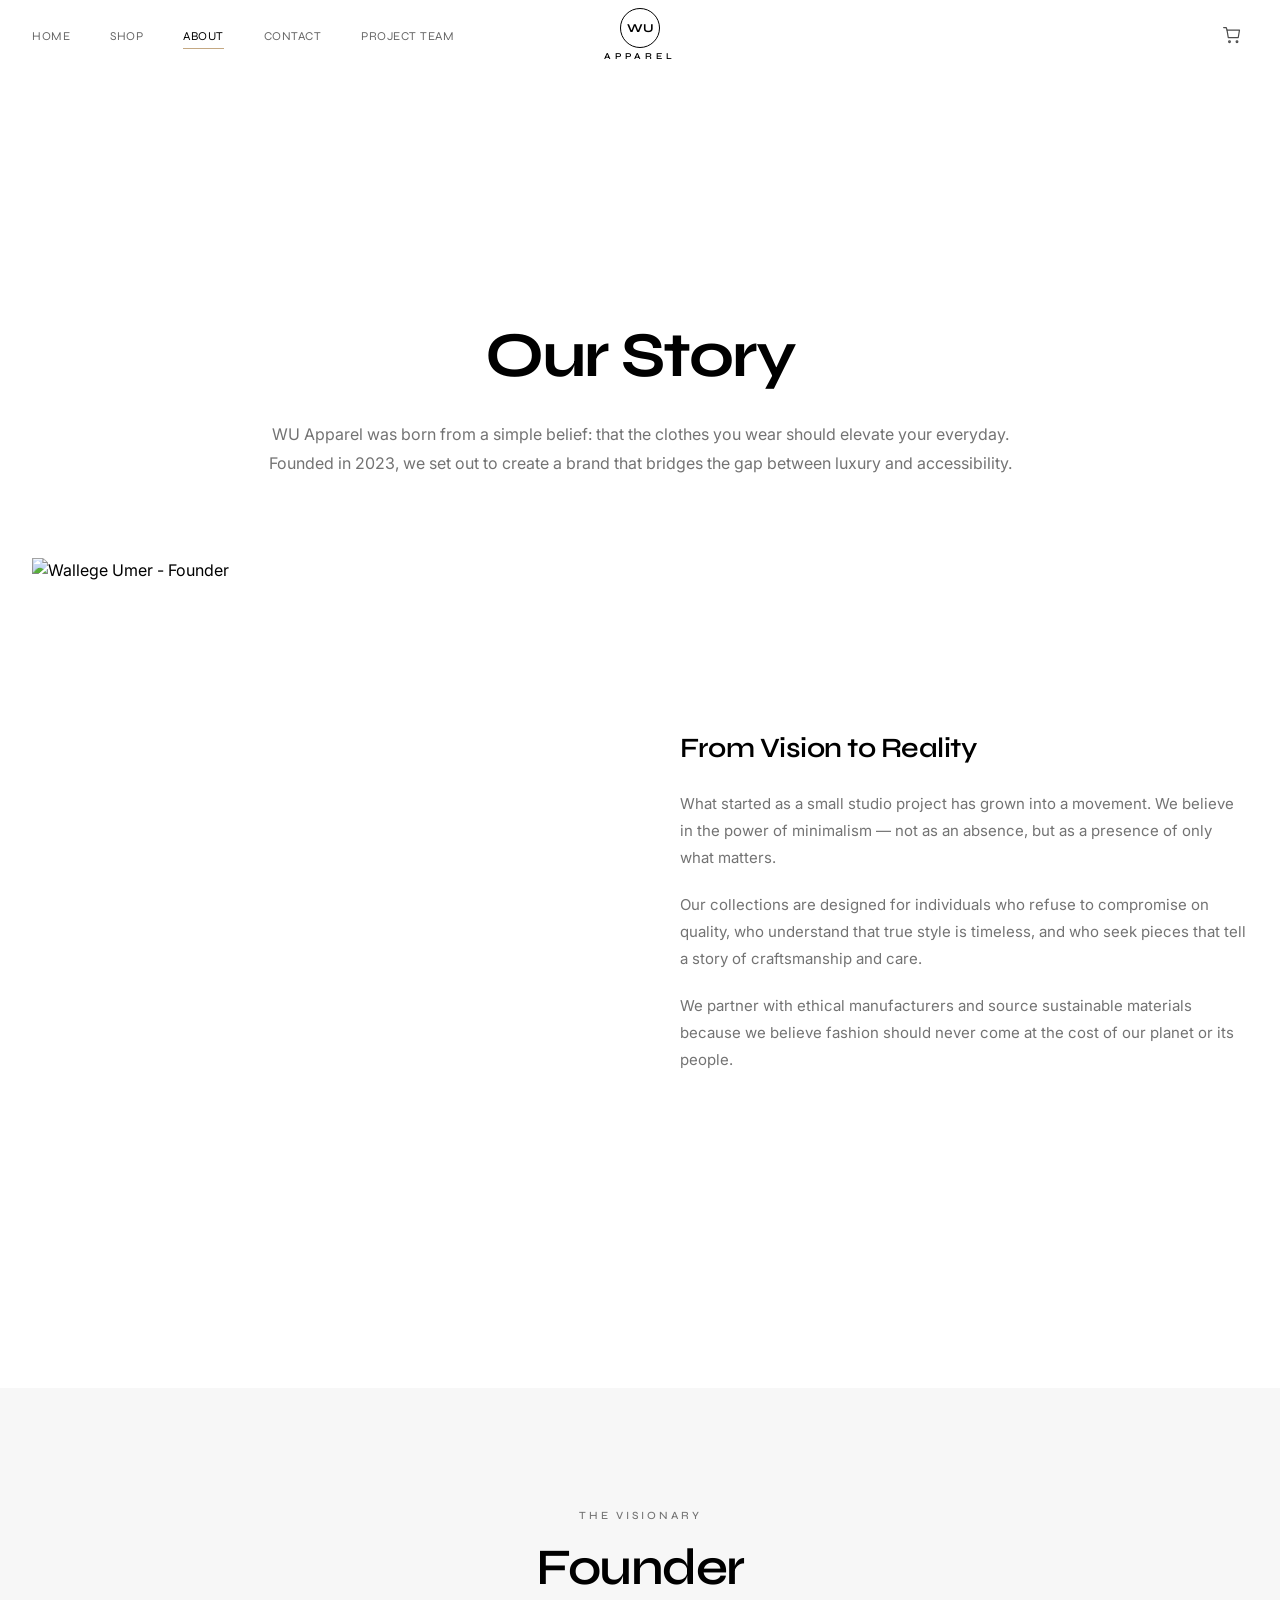
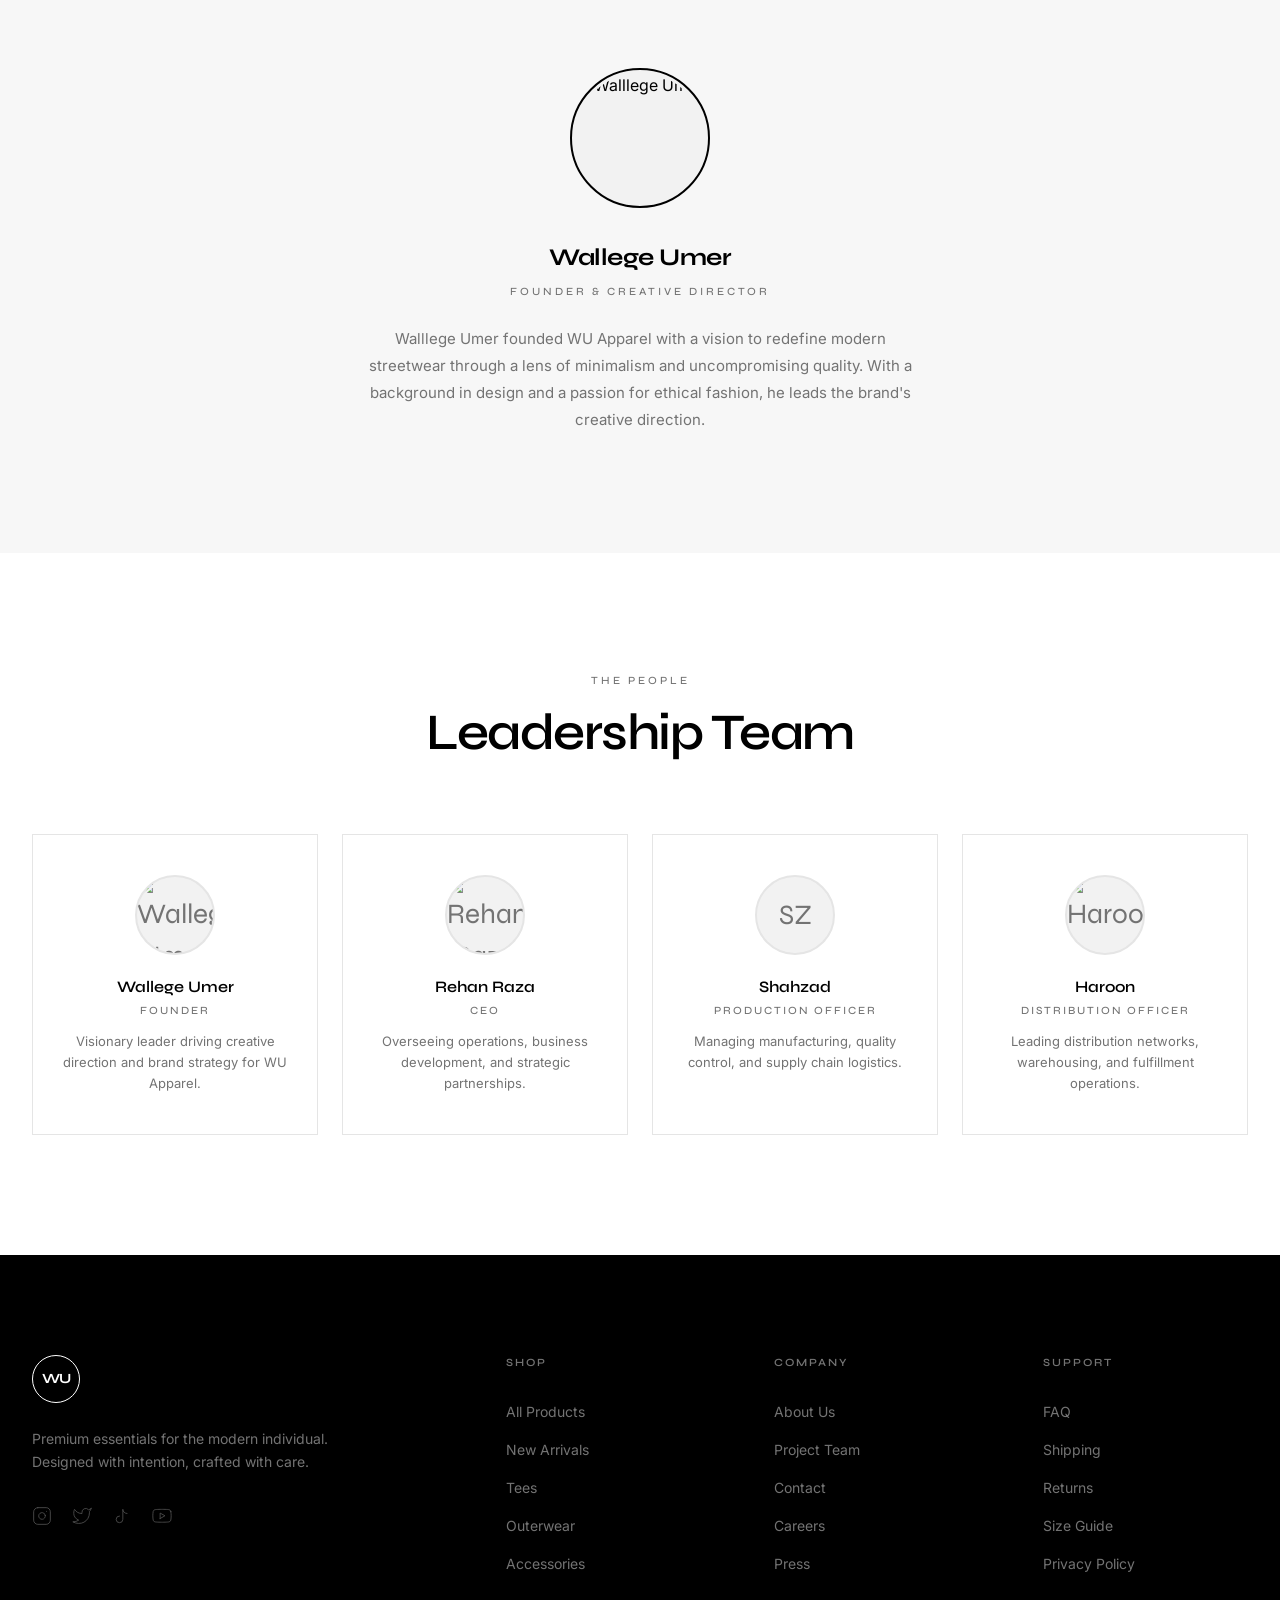
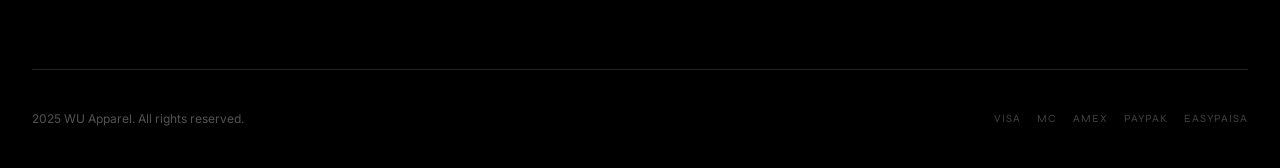
==== about.html @ 8eccf289 "Add files via upload" ====
<!DOCTYPE html>
<html lang="en">
<head>
  <meta charset="UTF-8">
  <meta name="viewport" content="width=device-width, initial-scale=1.0">
  <title>About | WU Apparel</title>
  <meta name="description" content="Learn about WU Apparel's story, mission, and the team behind the brand.">
  <link rel="preconnect" href="https://fonts.googleapis.com">
  <link rel="preconnect" href="https://fonts.gstatic.com" crossorigin>
  <link href="https://fonts.googleapis.com/css2?family=Inter:wght@300;400;500;600&family=Syne:wght@400;500;600;700;800&display=swap" rel="stylesheet">
  <link rel="stylesheet" href="style.css">
  <script src="https://cdnjs.cloudflare.com/ajax/libs/gsap/3.12.5/gsap.min.js"></script>
  <script src="https://cdnjs.cloudflare.com/ajax/libs/gsap/3.12.5/ScrollTrigger.min.js"></script>
</head>
<body>
  <!-- Navbar -->
  <nav class="navbar light">
    <div class="navbar-inner">
      <button class="hamburger" aria-label="Menu"><span></span><span></span><span></span></button>
      <div class="nav-links">
        <a href="index.html">Home</a>
        <a href="shop.html">Shop</a>
        <a href="about.html" class="active">About</a>
        <a href="contact.html">Contact</a>
        <a href="project-team.html">Project Team</a>
      </div>
      <a href="index.html" class="logo">
        <div class="logo-mark">WU</div>
        <div class="logo-text">Apparel</div>
      </a>
      <div class="nav-actions">
        <button class="nav-action-btn cart-toggle" aria-label="Cart">
          <svg viewBox="0 0 24 24" fill="none" stroke="currentColor" stroke-linecap="round" stroke-linejoin="round"><path d="M6 6h15l-1.5 9h-12z"/><circle cx="9" cy="20" r="1"/><circle cx="18" cy="20" r="1"/><path d="M6 6L5 3H2"/></svg>
          <span class="cart-count" style="display:none">0</span>
        </button>
      </div>
    </div>
  </nav>

  <!-- Mobile Nav -->
  <div class="mobile-nav">
    <a href="index.html">Home</a>
    <a href="shop.html">Shop</a>
    <a href="about.html" class="active">About</a>
    <a href="contact.html">Contact</a>
    <a href="project-team.html">Project Team</a>
  </div>

  <!-- About Hero -->
  <section style="padding-top:calc(var(--nav-height) + 80px);">
    <div class="container">
      <div class="about-hero">
        <h1>Our Story</h1>
        <p>WU Apparel was born from a simple belief: that the clothes you wear should elevate your everyday. Founded in 2023, we set out to create a brand that bridges the gap between luxury and accessibility.</p>
      </div>
    </div>
  </section>

  <!-- Brand Story -->
  <section class="section" style="padding-top:0;">
    <div class="container">
      <div class="about-grid">
        <img src="images/Wallege umer.jpg" alt="Wallege Umer - Founder" class="about-image">
        <div class="about-text">
          <h3>From Vision to Reality</h3>
          <p>What started as a small studio project has grown into a movement. We believe in the power of minimalism — not as an absence, but as a presence of only what matters.</p>
          <p>Our collections are designed for individuals who refuse to compromise on quality, who understand that true style is timeless, and who seek pieces that tell a story of craftsmanship and care.</p>
          <p>We partner with ethical manufacturers and source sustainable materials because we believe fashion should never come at the cost of our planet or its people.</p>
        </div>
      </div>
    </div>
  </section>

  <!-- Founder Section -->
  <section class="section" style="background:var(--off-white);">
    <div class="container">
      <div class="section-header center">
        <div class="section-label">The Visionary</div>
        <h2 class="section-title">Founder</h2>
      </div>
      <div style="max-width:560px; margin:0 auto; text-align:center;">
        <div style="width:140px; height:140px; border-radius:50%; overflow:hidden; margin:0 auto 32px; background:var(--gray-100); border:2px solid var(--black); padding:3px;">
          <img src="images/Wallege umer.jpg" alt="Walllege Umer" style="width:100%; height:100%; object-fit:cover; border-radius:50%;">
        </div>
        <h3 style="font-size:24px; font-weight:700; margin-bottom:8px; font-family:var(--font-display); letter-spacing:-0.5px;">Wallege Umer</h3>
        <p style="font-size:11px; font-weight:500; letter-spacing:3px; text-transform:uppercase; color:var(--gray-500); margin-bottom:24px; font-family:var(--font-display);">Founder & Creative Director</p>
        <p style="font-size:15px; color:var(--gray-500); line-height:1.8;">Walllege Umer founded WU Apparel with a vision to redefine modern streetwear through a lens of minimalism and uncompromising quality. With a background in design and a passion for ethical fashion, he leads the brand's creative direction.</p>
      </div>
    </div>
  </section>

  <!-- Team Section -->
  <section class="section">
    <div class="container">
      <div class="section-header center">
        <div class="section-label">The People</div>
        <h2 class="section-title">Leadership Team</h2>
      </div>
      <div class="team-grid">
        <div class="team-card">
          <div class="team-avatar"><img src="images/Wallege umer.jpg" alt="Wallege Umer"></div>
          <div class="team-name">Wallege Umer</div>
          <div class="team-role">Founder</div>
          <div class="team-desc">Visionary leader driving creative direction and brand strategy for WU Apparel.</div>
        </div>
        <div class="team-card">
          <div class="team-avatar"><img src="images/Rehan Raza.jpg" alt="Rehan Raza"></div>
          <div class="team-name">Rehan Raza</div>
          <div class="team-role">CEO</div>
          <div class="team-desc">Overseeing operations, business development, and strategic partnerships.</div>
        </div>
        <div class="team-card">
          <div class="team-avatar">SZ</div>
          <div class="team-name">Shahzad</div>
          <div class="team-role">Production Officer</div>
          <div class="team-desc">Managing manufacturing, quality control, and supply chain logistics.</div>
        </div>
        <div class="team-card">
          <div class="team-avatar"><img src="images/Haroon.jpg" alt="Haroon"></div>
          <div class="team-name">Haroon</div>
          <div class="team-role">Distribution Officer</div>
          <div class="team-desc">Leading distribution networks, warehousing, and fulfillment operations.</div>
        </div>
      </div>
    </div>
  </section>

  <!-- Cart Overlay -->
  <div class="cart-overlay"></div>

  <!-- Cart Sidebar -->
  <div class="cart-sidebar">
    <div class="cart-header">
      <span class="cart-title">Your Cart</span>
      <button class="cart-close" aria-label="Close cart">
        <svg viewBox="0 0 24 24" fill="none" stroke="currentColor" stroke-linecap="round" stroke-linejoin="round"><line x1="18" y1="6" x2="6" y2="18"/><line x1="6" y1="6" x2="18" y2="18"/></svg>
      </button>
    </div>
    <div class="cart-items"></div>
    <div class="cart-footer">
      <div class="cart-subtotal">
        <span class="cart-subtotal-label">Subtotal</span>
        <span class="cart-subtotal-value">$0.00</span>
      </div>
      <p class="cart-note">Shipping and taxes calculated at checkout.</p>
      <button class="cart-checkout">Check Out</button>
    </div>
  </div>

  <!-- Footer -->
  <footer class="footer">
    <div class="container">
      <div class="footer-grid">
        <div class="footer-brand">
          <div class="logo-mark">WU</div>
          <p>Premium essentials for the modern individual. Designed with intention, crafted with care.</p>
          <div class="footer-social">
            <a href="#" aria-label="Instagram"><svg viewBox="0 0 24 24" fill="none" stroke="currentColor" stroke-linecap="round" stroke-linejoin="round"><rect x="2" y="2" width="20" height="20" rx="5"/><path d="M16 11.37A4 4 0 1 1 12.63 8 4 4 0 0 1 16 11.37z"/><line x1="17.5" y1="6.5" x2="17.51" y2="6.5"/></svg></a>
            <a href="#" aria-label="Twitter"><svg viewBox="0 0 24 24" fill="none" stroke="currentColor" stroke-linecap="round" stroke-linejoin="round"><path d="M23 3a10.9 10.9 0 0 1-3.14 1.53A4.48 4.48 0 0 0 12 8v1A10.66 10.66 0 0 1 3 4s-4 9 5 13a11.64 11.64 0 0 1-7 2c9 5 20 0 20-11.5a4.5 4.5 0 0 0-.08-.83A7.72 7.72 0 0 0 23 3z"/></svg></a>
            <a href="#" aria-label="TikTok"><svg viewBox="0 0 24 24" fill="none" stroke="currentColor" stroke-linecap="round" stroke-linejoin="round"><path d="M9 12a4 4 0 1 0 4 4V4a5 5 0 0 0 5 5"/></svg></a>
            <a href="#" aria-label="YouTube"><svg viewBox="0 0 24 24" fill="none" stroke="currentColor" stroke-linecap="round" stroke-linejoin="round"><path d="M22.54 6.42a2.78 2.78 0 0 0-1.94-2C18.88 4 12 4 12 4s-6.88 0-8.6.46a2.78 2.78 0 0 0-1.94 2A29 29 0 0 0 1 11.75a29 29 0 0 0 .46 5.33A2.78 2.78 0 0 0 3.4 19c1.72.46 8.6.46 8.6.46s6.88 0 8.6-.46a2.78 2.78 0 0 0 1.94-2 29 29 0 0 0 .46-5.33 29 29 0 0 0-.46-5.33z"/><polygon points="9.75 15.02 15.5 11.75 9.75 8.48 9.75 15.02"/></svg></a>
          </div>
        </div>
        <div>
          <h4 class="footer-heading">Shop</h4>
          <ul class="footer-links">
            <li><a href="shop.html">All Products</a></li>
            <li><a href="shop.html">New Arrivals</a></li>
            <li><a href="shop.html">Tees</a></li>
            <li><a href="shop.html">Outerwear</a></li>
            <li><a href="shop.html">Accessories</a></li>
          </ul>
        </div>
        <div>
          <h4 class="footer-heading">Company</h4>
          <ul class="footer-links">
            <li><a href="about.html">About Us</a></li>
            <li><a href="project-team.html">Project Team</a></li>
            <li><a href="contact.html">Contact</a></li>
            <li><a href="#">Careers</a></li>
            <li><a href="#">Press</a></li>
          </ul>
        </div>
        <div>
          <h4 class="footer-heading">Support</h4>
          <ul class="footer-links">
            <li><a href="#">FAQ</a></li>
            <li><a href="#">Shipping</a></li>
            <li><a href="#">Returns</a></li>
            <li><a href="#">Size Guide</a></li>
            <li><a href="#">Privacy Policy</a></li>
          </ul>
        </div>
      </div>
      <div class="footer-bottom">
        <p>2025 WU Apparel. All rights reserved.</p>
        <div class="footer-payment">
          <span>VISA</span><span>MC</span><span>AMEX</span><span>PAYPAK</span><span>EASYPAISA</span>
        </div>
      </div>
    </div>
  </footer>

  <script src="script.js"></script>
</body>
</html>
---- style.css ----
/* WU Apparel — Premium Streetwear */
/* Luxury Design System: Balenciaga × Nike × LV */

/* ====== FONTS ====== */
@import url('https://fonts.googleapis.com/css2?family=Inter:wght@300;400;500;600&family=Syne:wght@400;500;600;700;800&display=swap');

/* ====== VARIABLES ====== */
:root {
  --black: #000000;
  --soft-black: #0a0a0a;
  --charcoal: #141414;
  --white: #ffffff;
  --off-white: #f7f7f7;
  --gray-50: #fafafa;
  --gray-100: #f2f2f2;
  --gray-200: #e5e5e5;
  --gray-300: #d4d4d4;
  --gray-400: #a3a3a3;
  --gray-500: #737373;
  --gray-600: #525252;
  --gray-700: #404040;
  --gray-800: #262626;
  --gray-900: #171717;

  --accent: #c4a882;
  --accent-light: #d4bfa0;
  --accent-glow: rgba(196, 168, 130, 0.08);

  --font-display: 'Syne', 'Space Grotesk', sans-serif;
  --font-body: 'Inter', -apple-system, BlinkMacSystemFont, sans-serif;

  --ease-smooth: cubic-bezier(0.16, 1, 0.3, 1);
  --ease-out: cubic-bezier(0.4, 0, 0.2, 1);
  --ease-dramatic: cubic-bezier(0.87, 0, 0.13, 1);

  --nav-height: 72px;
  --max-width: 1440px;
  --section-pad: 120px;
  --container-pad: 32px;
}

/* ====== RESET ====== */
*, *::before, *::after { margin: 0; padding: 0; box-sizing: border-box; }
html { scroll-behavior: smooth; font-size: 16px; -webkit-font-smoothing: antialiased; -moz-osx-font-smoothing: grayscale; }
body { font-family: var(--font-body); color: var(--black); background: var(--white); line-height: 1.5; overflow-x: hidden; }
img { max-width: 100%; height: auto; display: block; }
a { color: inherit; text-decoration: none; transition: opacity 0.3s var(--ease-out); }
button { font-family: var(--font-body); cursor: pointer; border: none; background: none; transition: all 0.4s var(--ease-smooth); }
ul, ol { list-style: none; }
input, textarea, select { font-family: var(--font-body); font-size: inherit; border: none; outline: none; background: transparent; }

/* ====== UTILITIES ====== */
.container { max-width: var(--max-width); margin: 0 auto; padding: 0 var(--container-pad); }
.sr-only { position: absolute; width: 1px; height: 1px; padding: 0; margin: -1px; overflow: hidden; clip: rect(0,0,0,0); white-space: nowrap; border: 0; }

/* ====== NAVBAR ====== */
.navbar {
  position: fixed; top: 0; left: 0; right: 0; height: var(--nav-height);
  z-index: 1000; transition: all 0.6s var(--ease-smooth);
}

.navbar-inner {
  max-width: var(--max-width); margin: 0 auto; padding: 0 var(--container-pad);
  height: 100%; display: flex; align-items: center; justify-content: space-between;
}

/* Transparent state (default on hero pages) */
.navbar.transparent { background: transparent; }
.navbar.transparent .nav-links a,
.navbar.transparent .logo-text,
.navbar.transparent .logo-mark,
.navbar.transparent .hamburger span,
.navbar.transparent .nav-action-btn { color: var(--white); }
.navbar.transparent .logo-mark { border-color: var(--white); }

/* Scrolled / solid state */
.navbar.solid { background: var(--black); }
.navbar.solid .nav-links a,
.navbar.solid .logo-text,
.navbar.solid .logo-mark,
.navbar.solid .hamburger span,
.navbar.solid .nav-action-btn { color: var(--white); }
.navbar.solid .logo-mark { border-color: var(--white); }

/* Light state (for light background pages) */
.navbar.light .nav-links a,
.navbar.light .logo-text,
.navbar.light .logo-mark,
.navbar.light .hamburger span,
.navbar.light .nav-action-btn { color: var(--black); }
.navbar.light .logo-mark { border-color: var(--black); }

/* Hamburger */
.hamburger { display: none; flex-direction: column; gap: 6px; padding: 8px; z-index: 1001; }
.hamburger span { display: block; width: 24px; height: 1.5px; background: currentColor; transition: all 0.4s var(--ease-smooth); }
.hamburger.active span:nth-child(1) { transform: rotate(45deg) translate(5px, 5px); }
.hamburger.active span:nth-child(2) { opacity: 0; }
.hamburger.active span:nth-child(3) { transform: rotate(-45deg) translate(5px, -5px); }

/* Logo */
.logo { position: absolute; left: 50%; transform: translateX(-50%); display: flex; flex-direction: column; align-items: center; gap: 2px; }
.logo-mark {
  width: 40px; height: 40px; border: 1.5px solid currentColor; border-radius: 50%;
  display: flex; align-items: center; justify-content: center;
  font-size: 12px; font-weight: 700; letter-spacing: -0.5px;
  font-family: var(--font-display); color: currentColor; transition: all 0.4s var(--ease-smooth);
}
.logo-text { font-size: 9px; font-weight: 600; letter-spacing: 4px; text-transform: uppercase; font-family: var(--font-display); color: currentColor; }

/* Nav Links */
.nav-links { display: flex; align-items: center; gap: 40px; }
.nav-links a {
  font-size: 12px; font-weight: 400; letter-spacing: 0.5px; text-transform: uppercase;
  color: currentColor; opacity: 0.6; position: relative; padding: 4px 0; font-family: var(--font-display); transition: opacity 0.4s var(--ease-out);
}
.nav-links a::after {
  content: ''; position: absolute; bottom: 0; left: 0; width: 0; height: 1px;
  background: var(--accent); transition: width 0.5s var(--ease-smooth);
}
.nav-links a:hover, .nav-links a.active { opacity: 1; }
.nav-links a:hover::after, .nav-links a.active::after { width: 100%; }

/* Nav Actions */
.nav-actions { display: flex; align-items: center; gap: 24px; }
.nav-action-btn { position: relative; padding: 6px; color: currentColor; opacity: 0.7; transition: opacity 0.3s var(--ease-out); }
.nav-action-btn:hover { opacity: 1; }
.nav-action-btn svg { width: 20px; height: 20px; stroke-width: 1.5; }
.cart-count {
  position: absolute; top: -4px; right: -4px; background: var(--accent);
  color: var(--black); font-size: 9px; font-weight: 700;
  width: 16px; height: 16px; border-radius: 50%;
  display: flex; align-items: center; justify-content: center; font-family: var(--font-display);
}

/* ====== MOBILE NAV ====== */
.mobile-nav {
  position: fixed; top: 0; left: 0; width: 100%; height: 100vh;
  background: var(--black); z-index: 999;
  display: flex; flex-direction: column; align-items: center; justify-content: center; gap: 40px;
  opacity: 0; pointer-events: none; transition: all 0.8s var(--ease-smooth);
}
.mobile-nav.active { opacity: 1; pointer-events: all; }
.mobile-nav a {
  font-size: 32px; font-weight: 400; letter-spacing: 2px; text-transform: uppercase;
  color: var(--white); opacity: 0.3; font-family: var(--font-display); transition: all 0.4s var(--ease-out);
}
.mobile-nav a:hover, .mobile-nav a.active { opacity: 1; color: var(--accent); }

/* ====== HERO ====== */
.hero {
  position: relative; width: 100%; height: 100vh; min-height: 700px;
  display: flex; align-items: flex-end; overflow: hidden; background: var(--soft-black);
}
.hero-image {
  position: absolute; top: 0; left: 0; width: 100%; height: 100%;
  object-fit: cover; opacity: 0.85; transform: scale(1.05);
}
.hero-overlay {
  position: absolute; top: 0; left: 0; width: 100%; height: 100%;
  background: linear-gradient(0deg, rgba(0,0,0,0.7) 0%, rgba(0,0,0,0.2) 40%, rgba(0,0,0,0.05) 100%);
}
.hero-content {
  position: relative; z-index: 2; color: var(--white);
  max-width: var(--max-width); margin: 0 auto; padding: 0 var(--container-pad) 100px;
  width: 100%;
}
.hero-label {
  font-size: 11px; font-weight: 500; letter-spacing: 4px; text-transform: uppercase;
  margin-bottom: 24px; opacity: 0.6; color: var(--accent-light); font-family: var(--font-display);
}
.hero-title {
  font-size: clamp(48px, 9vw, 120px); font-weight: 700; line-height: 0.95;
  letter-spacing: -3px; margin-bottom: 32px; font-family: var(--font-display); max-width: 800px;
}
.hero-title .line { display: block; overflow: hidden; }
.hero-title .line-inner { display: block; }
.hero-desc {
  font-size: 15px; font-weight: 300; opacity: 0.7; max-width: 420px;
  margin-bottom: 40px; line-height: 1.7; color: var(--gray-300);
}
.hero-btn {
  display: inline-flex; align-items: center; gap: 12px;
  font-size: 12px; font-weight: 600; letter-spacing: 2px; text-transform: uppercase;
  color: var(--white); font-family: var(--font-display);
  padding-bottom: 4px; border-bottom: 1px solid rgba(255,255,255,0.3);
  transition: all 0.4s var(--ease-smooth); position: relative;
}
.hero-btn:hover { border-color: var(--accent); color: var(--accent); gap: 20px; }
.hero-btn::after {
  content: '→'; font-size: 16px; transition: transform 0.4s var(--ease-smooth);
}
.hero-btn:hover::after { transform: translateX(4px); }

.hero-scroll {
  position: absolute; bottom: 32px; left: 50%; transform: translateX(-50%);
  z-index: 2; display: flex; flex-direction: column; align-items: center; gap: 8px;
  color: var(--white); opacity: 0.4; font-size: 10px; letter-spacing: 2px; text-transform: uppercase; font-family: var(--font-display);
}
.hero-scroll-line {
  width: 1px; height: 40px; background: linear-gradient(to bottom, currentColor, transparent);
  animation: scrollPulse 2s ease-in-out infinite;
}
@keyframes scrollPulse {
  0%, 100% { opacity: 0.3; transform: scaleY(1); }
  50% { opacity: 1; transform: scaleY(1.3); }
}

/* ====== SECTIONS ====== */
.section { padding: var(--section-pad) 0; }
.section-header {
  margin-bottom: 72px; display: flex; flex-direction: column; gap: 16px;
}
.section-header.center { align-items: center; text-align: center; }
.section-label {
  font-size: 11px; font-weight: 500; letter-spacing: 3px; text-transform: uppercase;
  color: var(--gray-500); font-family: var(--font-display);
}
.section-title {
  font-size: clamp(28px, 4vw, 52px); font-weight: 600; letter-spacing: -1.5px;
  color: var(--black); font-family: var(--font-display); line-height: 1.1;
}
.section-subtitle {
  font-size: 15px; color: var(--gray-500); max-width: 520px; line-height: 1.7; margin-top: 8px;
}

/* ====== PRODUCT GRID ====== */
.product-grid {
  display: grid; grid-template-columns: repeat(3, 1fr); gap: 32px;
}
.product-card { position: relative; cursor: pointer; group: true; }
.product-card:hover .product-image-wrap img { transform: scale(1.04); }
.product-image-wrap {
  position: relative; overflow: hidden; background: var(--gray-100); aspect-ratio: 3/4;
}
.product-image-wrap img { width: 100%; height: 100%; object-fit: cover; transition: transform 0.8s var(--ease-smooth); }

.product-badge {
  position: absolute; top: 16px; left: 16px;
  background: var(--black); color: var(--white);
  font-size: 9px; font-weight: 600; letter-spacing: 2px; text-transform: uppercase;
  padding: 6px 12px; font-family: var(--font-display);
}
.product-badge.sale { background: var(--accent); color: var(--black); }

.product-quick-add {
  position: absolute; bottom: 16px; left: 16px; right: 16px;
  padding: 14px; background: var(--white); color: var(--black);
  text-align: center; font-size: 11px; font-weight: 600; letter-spacing: 1.5px;
  text-transform: uppercase; opacity: 0; transform: translateY(10px);
  transition: all 0.5s var(--ease-smooth); font-family: var(--font-display);
}
.product-card:hover .product-quick-add { opacity: 1; transform: translateY(0); }
.product-quick-add:hover { background: var(--black); color: var(--white); }

.product-info { padding: 20px 0 0; display: flex; justify-content: space-between; align-items: baseline; gap: 16px; }
.product-name { font-size: 14px; font-weight: 500; color: var(--gray-800); font-family: var(--font-display); line-height: 1.4; }
.product-price { font-size: 14px; font-weight: 400; color: var(--gray-500); font-family: var(--font-display); white-space: nowrap; }
.product-price .pkr { font-size: 12px; color: var(--gray-400); margin-left: 4px; }
.product-price .original { text-decoration: line-through; color: var(--gray-400); margin-left: 8px; }

/* ====== FILTER BAR ====== */
.filter-bar {
  display: flex; align-items: center; justify-content: center;
  gap: 8px; margin-bottom: 64px; flex-wrap: wrap;
}
.filter-btn {
  padding: 10px 24px; font-size: 12px; font-weight: 500; letter-spacing: 0.5px;
  text-transform: uppercase; color: var(--gray-500); border: 1px solid transparent;
  background: transparent; font-family: var(--font-display); transition: all 0.4s var(--ease-smooth);
}
.filter-btn:hover { color: var(--black); border-color: var(--gray-200); }
.filter-btn.active { color: var(--white); background: var(--black); border-color: var(--black); }

/* ====== PROMO BANNER ====== */
.promo-banner {
  position: relative; width: 100%; height: 70vh; min-height: 500px;
  display: flex; align-items: center; justify-content: center; overflow: hidden;
  background: var(--charcoal);
}
.promo-banner img { position: absolute; top: 0; left: 0; width: 100%; height: 100%; object-fit: cover; opacity: 0.5; }
.promo-content {
  position: relative; z-index: 2; text-align: center; color: var(--white);
  max-width: 600px; padding: 0 var(--container-pad);
}
.promo-label {
  font-size: 11px; font-weight: 500; letter-spacing: 4px; text-transform: uppercase;
  margin-bottom: 24px; color: var(--accent-light); font-family: var(--font-display);
}
.promo-title {
  font-size: clamp(32px, 5vw, 64px); font-weight: 700; line-height: 1.05;
  letter-spacing: -2px; margin-bottom: 24px; font-family: var(--font-display);
}
.promo-desc { font-size: 15px; opacity: 0.7; margin-bottom: 40px; line-height: 1.7; color: var(--gray-300); }
.promo-btn {
  display: inline-flex; align-items: center; gap: 12px;
  font-size: 12px; font-weight: 600; letter-spacing: 2px; text-transform: uppercase;
  color: var(--white); font-family: var(--font-display);
  padding: 14px 32px; border: 1px solid rgba(255,255,255,0.3);
  transition: all 0.4s var(--ease-smooth);
}
.promo-btn:hover { border-color: var(--accent); background: var(--accent); color: var(--black); gap: 20px; }

/* ====== VALUES ROW ====== */
.values-row {
  display: grid; grid-template-columns: repeat(4, 1fr);
  border-top: 1px solid var(--gray-200); border-bottom: 1px solid var(--gray-200);
}
.value-item {
  padding: 48px 32px; text-align: center;
  border-right: 1px solid var(--gray-200);
}
.value-item:last-child { border-right: none; }
.value-item svg { width: 28px; height: 28px; margin: 0 auto 16px; stroke-width: 1; color: var(--gray-400); }
.value-item h4 { font-size: 13px; font-weight: 600; letter-spacing: 1px; text-transform: uppercase; margin-bottom: 8px; font-family: var(--font-display); color: var(--black); }
.value-item p { font-size: 13px; color: var(--gray-500); line-height: 1.6; }

/* ====== CART ====== */
.cart-overlay {
  position: fixed; top: 0; left: 0; width: 100%; height: 100%;
  background: rgba(0,0,0,0.6); backdrop-filter: blur(8px); z-index: 1001;
  opacity: 0; pointer-events: none; transition: all 0.5s var(--ease-smooth);
}
.cart-overlay.active { opacity: 1; pointer-events: all; }
.cart-sidebar {
  position: fixed; top: 0; right: 0; width: 440px; max-width: 100%; height: 100vh;
  background: var(--white); z-index: 1002; transform: translateX(100%);
  transition: all 0.6s var(--ease-dramatic);
  display: flex; flex-direction: column;
}
.cart-sidebar.active { transform: translateX(0); }
.cart-header {
  display: flex; align-items: center; justify-content: space-between;
  padding: 28px var(--container-pad); border-bottom: 1px solid var(--gray-100);
}
.cart-title { font-size: 13px; font-weight: 600; letter-spacing: 2px; text-transform: uppercase; font-family: var(--font-display); }
.cart-close { padding: 6px; color: var(--gray-400); transition: all 0.3s var(--ease-out); }
.cart-close:hover { color: var(--black); transform: rotate(90deg); }
.cart-close svg { width: 20px; height: 20px; }
.cart-items { flex: 1; overflow-y: auto; padding: 16px var(--container-pad); }
.cart-empty { text-align: center; padding: 80px 24px; color: var(--gray-400); }
.cart-empty svg { width: 48px; height: 48px; margin: 0 auto 20px; stroke-width: 1; color: var(--gray-300); }
.cart-empty p { font-size: 14px; }
.cart-item { display: flex; gap: 16px; padding: 20px 0; border-bottom: 1px solid var(--gray-100); }
.cart-item-image { width: 80px; height: 100px; object-fit: cover; background: var(--gray-100); flex-shrink: 0; }
.cart-item-details { flex: 1; display: flex; flex-direction: column; justify-content: space-between; }
.cart-item-name { font-size: 13px; font-weight: 500; color: var(--gray-800); line-height: 1.4; font-family: var(--font-display); }
.cart-item-price { font-size: 13px; font-weight: 400; color: var(--gray-600); font-family: var(--font-display); }
.cart-item-price .pkr-small { font-size: 11px; color: var(--gray-400); margin-left: 4px; }
.cart-item-actions { display: flex; align-items: center; gap: 16px; margin-top: 8px; }
.cart-qty-btn {
  width: 28px; height: 28px; border: 1px solid var(--gray-200);
  display: flex; align-items: center; justify-content: center;
  font-size: 14px; color: var(--gray-600); font-family: var(--font-display);
  transition: all 0.3s var(--ease-out);
}
.cart-qty-btn:hover { border-color: var(--black); color: var(--black); }
.cart-item-qty { font-size: 13px; font-weight: 500; min-width: 20px; text-align: center; font-family: var(--font-display); }
.cart-item-remove { font-size: 11px; color: var(--gray-400); text-decoration: underline; text-underline-offset: 3px; margin-left: auto; transition: color 0.3s; }
.cart-item-remove:hover { color: var(--black); }
.cart-footer {
  padding: 28px var(--container-pad); border-top: 1px solid var(--gray-100); background: var(--gray-50);
}
.cart-subtotal { display: flex; justify-content: space-between; margin-bottom: 8px; }
.cart-subtotal-label { font-size: 13px; color: var(--gray-500); }
.cart-subtotal-value { font-size: 18px; font-weight: 600; font-family: var(--font-display); }
.cart-subtotal-value .pkr-small { font-size: 12px; color: var(--gray-400); font-weight: 400; }
.cart-note { font-size: 11px; color: var(--gray-400); margin-bottom: 24px; }
.cart-checkout {
  width: 100%; padding: 18px; background: var(--black); color: var(--white);
  font-size: 12px; font-weight: 600; letter-spacing: 2px; text-transform: uppercase;
  font-family: var(--font-display); transition: all 0.4s var(--ease-smooth);
}
.cart-checkout:hover { background: var(--accent); color: var(--black); }

/* ====== ABOUT ====== */
.about-hero { padding: calc(var(--nav-height) + 100px) 0 80px; text-align: center; max-width: 800px; margin: 0 auto; }
.about-hero h1 { font-size: clamp(36px, 5vw, 64px); font-weight: 700; letter-spacing: -2px; margin-bottom: 32px; font-family: var(--font-display); line-height: 1; }
.about-hero p { font-size: 16px; color: var(--gray-500); line-height: 1.8; }
.about-grid { display: grid; grid-template-columns: 1fr 1fr; gap: 80px; align-items: center; }
.about-image { width: 100%; aspect-ratio: 4/5; object-fit: cover; }
.about-text h3 { font-size: 28px; font-weight: 600; margin-bottom: 24px; letter-spacing: -0.5px; font-family: var(--font-display); line-height: 1.2; }
.about-text p { font-size: 15px; color: var(--gray-500); line-height: 1.8; margin-bottom: 20px; }

/* ====== TEAM ====== */
.team-grid { display: grid; grid-template-columns: repeat(4, 1fr); gap: 24px; }
.team-card { text-align: center; padding: 40px 24px; border: 1px solid var(--gray-200); transition: all 0.5s var(--ease-smooth); background: var(--white); }
.team-card:hover { border-color: var(--black); transform: translateY(-8px); }
.team-avatar {
  width: 80px; height: 80px; border-radius: 50%; background: var(--gray-100);
  display: flex; align-items: center; justify-content: center; margin: 0 auto 20px;
  font-size: 28px; font-weight: 300; color: var(--gray-500); overflow: hidden;
  font-family: var(--font-display); border: 2px solid var(--gray-200); transition: all 0.4s var(--ease-out);
}
.team-card:hover .team-avatar { border-color: var(--black); }
.team-avatar img { width: 100%; height: 100%; object-fit: cover; }
.team-name { font-size: 16px; font-weight: 600; margin-bottom: 4px; color: var(--black); font-family: var(--font-display); }
.team-role { font-size: 11px; font-weight: 500; letter-spacing: 2px; text-transform: uppercase; color: var(--gray-500); margin-bottom: 12px; font-family: var(--font-display); }
.team-desc { font-size: 13px; color: var(--gray-500); line-height: 1.6; }

/* ====== CONTACT ====== */
.contact-grid { display: grid; grid-template-columns: 1fr 1fr; gap: 80px; max-width: 1100px; margin: 0 auto; }
.contact-info h3 { font-size: 28px; font-weight: 600; margin-bottom: 24px; font-family: var(--font-display); letter-spacing: -0.5px; }
.contact-info > p { font-size: 15px; color: var(--gray-500); line-height: 1.8; margin-bottom: 48px; }
.contact-detail { display: flex; align-items: flex-start; gap: 20px; margin-bottom: 28px; }
.contact-detail svg { width: 20px; height: 20px; color: var(--gray-400); flex-shrink: 0; margin-top: 2px; stroke-width: 1.5; }
.contact-detail div strong { display: block; font-size: 12px; font-weight: 600; letter-spacing: 1px; text-transform: uppercase; margin-bottom: 4px; color: var(--black); font-family: var(--font-display); }
.contact-detail div span { font-size: 14px; color: var(--gray-500); }

/* ====== FORM ====== */
.form-group { margin-bottom: 32px; }
.form-row { display: grid; grid-template-columns: 1fr 1fr; gap: 24px; }
.form-group label { display: block; font-size: 11px; font-weight: 500; letter-spacing: 1px; text-transform: uppercase; color: var(--gray-500); margin-bottom: 10px; font-family: var(--font-display); }
.form-group input,
.form-group textarea,
.form-group select {
  width: 100%; padding: 16px 0; border-bottom: 1px solid var(--gray-300);
  font-size: 15px; transition: all 0.4s var(--ease-out); background: transparent; color: var(--black); border-radius: 0;
}
.form-group input:focus,
.form-group textarea:focus,
.form-group select:focus { border-color: var(--black); }
.form-group input.error,
.form-group textarea.error,
.form-group select.error { border-color: #dc2626; }
.form-group textarea { min-height: 120px; resize: vertical; padding: 16px 0; }
.form-group select { appearance: none; background-image: url("data:image/svg+xml,%3Csvg xmlns='http://www.w3.org/2000/svg' width='12' height='12' viewBox='0 0 24 24' fill='none' stroke='%23737373' stroke-width='2'%3E%3Cpath d='M6 9l6 6 6-6'/%3E%3C/svg%3E"); background-repeat: no-repeat; background-position: right 0 center; padding-right: 24px; }
.form-error { font-size: 12px; color: #dc2626; margin-top: 6px; display: none; }
.form-error.visible { display: block; }
.form-submit {
  width: 100%; padding: 18px; background: var(--black); color: var(--white);
  font-size: 12px; font-weight: 600; letter-spacing: 2px; text-transform: uppercase;
  font-family: var(--font-display); transition: all 0.4s var(--ease-smooth);
}
.form-submit:hover { background: var(--accent); color: var(--black); }
.form-success { text-align: center; padding: 64px 24px; }
.form-success svg { width: 48px; height: 48px; color: var(--accent); margin: 0 auto 20px; }
.form-success h4 { font-size: 22px; font-weight: 600; margin-bottom: 8px; font-family: var(--font-display); }
.form-success p { font-size: 14px; color: var(--gray-500); }

/* ====== PROJECT TEAM ====== */
.project-team-grid { display: grid; grid-template-columns: repeat(2, 1fr); gap: 24px; max-width: 900px; margin: 0 auto; }
.project-team-card {
  display: flex; align-items: center; gap: 28px; padding: 36px;
  border: 1px solid var(--gray-200); transition: all 0.5s var(--ease-smooth); background: var(--white);
}
.project-team-card:hover { border-color: var(--black); transform: translateY(-4px); }
.project-team-avatar {
  width: 64px; height: 64px; border-radius: 50%; background: var(--black); color: var(--white);
  display: flex; align-items: center; justify-content: center; font-size: 20px; font-weight: 600;
  flex-shrink: 0; font-family: var(--font-display);
}
.project-team-info h4 { font-size: 18px; font-weight: 600; margin-bottom: 4px; font-family: var(--font-display); }
.project-team-info .role { font-size: 11px; font-weight: 500; letter-spacing: 2px; text-transform: uppercase; color: var(--gray-500); margin-bottom: 10px; font-family: var(--font-display); }
.project-team-info p { font-size: 14px; color: var(--gray-500); line-height: 1.6; }

/* ====== CHECKOUT ====== */
.checkout-section { background: var(--off-white); min-height: calc(100vh - var(--nav-height)); padding-top: calc(var(--nav-height) + 60px); }
.checkout-grid { display: grid; grid-template-columns: 1.1fr 0.9fr; gap: 64px; max-width: 1100px; margin: 0 auto; }
.checkout-heading { font-size: 13px; font-weight: 600; letter-spacing: 2px; text-transform: uppercase; margin-bottom: 40px; font-family: var(--font-display); color: var(--black); }
.checkout-form-wrapper { background: var(--white); padding: 48px; }
.checkout-summary { background: var(--white); padding: 48px; height: fit-content; position: sticky; top: calc(var(--nav-height) + 40px); }
.checkout-items { margin-bottom: 32px; max-height: 320px; overflow-y: auto; }
.checkout-item { display: flex; gap: 16px; padding: 16px 0; border-bottom: 1px solid var(--gray-100); }
.checkout-item img { width: 60px; height: 75px; object-fit: cover; background: var(--gray-100); flex-shrink: 0; }
.checkout-item-info { flex: 1; }
.checkout-item-name { font-size: 13px; font-weight: 500; color: var(--gray-800); margin-bottom: 2px; font-family: var(--font-display); }
.checkout-item-meta { font-size: 12px; color: var(--gray-400); }
.checkout-item-price { font-size: 14px; font-weight: 400; color: var(--gray-600); font-family: var(--font-display); }

.checkout-totals { border-top: 1px solid var(--gray-200); padding-top: 24px; }
.checkout-total-row { display: flex; justify-content: space-between; margin-bottom: 14px; font-size: 14px; }
.checkout-total-row span:first-child { color: var(--gray-500); }
.checkout-total-row span:last-child { font-weight: 500; font-family: var(--font-display); }
.checkout-total-row.grand { font-size: 18px; font-weight: 600; color: var(--black); border-top: 1px solid var(--gray-200); padding-top: 16px; margin-top: 8px; }
.checkout-total-row.discount span:last-child { color: #16a34a; }
.checkout-note { font-size: 11px; color: var(--gray-400); margin-top: 20px; line-height: 1.5; }

.payment-options { display: flex; flex-direction: column; gap: 12px; }
.payment-option { display: block; cursor: pointer; border: 1.5px solid var(--gray-200); transition: all 0.4s var(--ease-smooth); }
.payment-option:hover { border-color: var(--gray-400); }
.payment-option.active { border-color: var(--black); background: var(--gray-50); }
.payment-option input { display: none; }
.payment-option-content { display: flex; align-items: center; gap: 16px; padding: 18px 24px; }
.payment-icon { width: 36px; height: 36px; display: flex; align-items: center; justify-content: center; color: var(--gray-600); flex-shrink: 0; }
.payment-icon svg { width: 22px; height: 22px; stroke-width: 1.5; }
.payment-info strong { display: block; font-size: 14px; font-weight: 600; color: var(--black); margin-bottom: 2px; font-family: var(--font-display); }
.payment-info span { font-size: 12px; color: var(--gray-500); }
.checkout-submit-btn {
  width: 100%; padding: 20px; background: var(--black); color: var(--white);
  font-size: 12px; font-weight: 600; letter-spacing: 2px; text-transform: uppercase;
  font-family: var(--font-display); margin-top: 40px; transition: all 0.4s var(--ease-smooth);
}
.checkout-submit-btn:hover { background: var(--accent); color: var(--black); }

/* ====== THANK YOU ====== */
.thankyou-section { background: var(--off-white); min-height: calc(100vh - var(--nav-height)); display: flex; align-items: center; padding-top: var(--nav-height); }
.thankyou-card { max-width: 600px; margin: 0 auto; text-align: center; background: var(--white); padding: 80px 64px; border: 1px solid var(--gray-200); }
.thankyou-icon { width: 80px; height: 80px; border-radius: 50%; background: var(--gray-100); color: var(--accent); display: flex; align-items: center; justify-content: center; margin: 0 auto 32px; }
.thankyou-icon svg { width: 40px; height: 40px; }
.thankyou-title { font-size: clamp(32px, 5vw, 52px); font-weight: 700; letter-spacing: -2px; margin-bottom: 12px; font-family: var(--font-display); line-height: 1; }
.thankyou-subtitle { font-size: 16px; color: var(--gray-500); margin-bottom: 40px; }
.thankyou-order { background: var(--gray-50); padding: 24px; margin-bottom: 40px; display: inline-block; min-width: 300px; border: 1px solid var(--gray-200); }
.thankyou-order p { font-size: 11px; color: var(--gray-500); text-transform: uppercase; letter-spacing: 2px; margin-bottom: 6px; font-family: var(--font-display); }
.thankyou-order strong { font-size: 18px; font-weight: 600; color: var(--black); font-family: var(--font-display); letter-spacing: 1px; }
.thankyou-summary { text-align: left; margin-bottom: 32px; padding: 32px; border: 1px solid var(--gray-200); }
.thankyou-summary h3 { font-size: 13px; font-weight: 600; letter-spacing: 2px; text-transform: uppercase; margin-bottom: 20px; font-family: var(--font-display); }
.thankyou-items { margin-bottom: 20px; }
.thankyou-item { display: flex; gap: 14px; padding: 12px 0; border-bottom: 1px solid var(--gray-100); }
.thankyou-item img { width: 48px; height: 60px; object-fit: cover; background: var(--gray-100); flex-shrink: 0; }
.thankyou-item-info { flex: 1; }
.thankyou-item-name { font-size: 13px; font-weight: 500; color: var(--gray-800); font-family: var(--font-display); }
.thankyou-item-meta { font-size: 12px; color: var(--gray-400); margin-top: 2px; }
.thankyou-item-price { font-size: 13px; font-weight: 500; color: var(--gray-600); font-family: var(--font-display); }
.thankyou-totals { border-top: 1px solid var(--gray-200); padding-top: 16px; }
.thankyou-shipping { text-align: left; margin-bottom: 32px; padding: 32px; border: 1px solid var(--gray-200); background: var(--gray-50); }
.thankyou-shipping h3 { font-size: 13px; font-weight: 600; letter-spacing: 2px; text-transform: uppercase; margin-bottom: 16px; font-family: var(--font-display); }
.thankyou-shipping p { font-size: 14px; color: var(--gray-600); line-height: 1.7; }
.thankyou-note { font-size: 14px; color: var(--gray-500); line-height: 1.6; margin-bottom: 40px; }
.thankyou-actions { display: flex; justify-content: center; flex-wrap: wrap; gap: 16px; }
.thankyou-actions .hero-btn { display: inline-flex; align-items: center; gap: 10px; padding: 14px 32px; background: var(--black); color: var(--white); font-size: 12px; font-weight: 600; letter-spacing: 2px; text-transform: uppercase; font-family: var(--font-display); transition: all 0.4s var(--ease-smooth); }
.thankyou-actions .hero-btn:hover { background: var(--accent); color: var(--black); gap: 18px; }
.thankyou-actions .promo-btn { display: inline-flex; align-items: center; gap: 10px; padding: 14px 32px; border: 1px solid var(--gray-300); color: var(--black); font-size: 12px; font-weight: 600; letter-spacing: 2px; text-transform: uppercase; font-family: var(--font-display); transition: all 0.4s var(--ease-smooth); }
.thankyou-actions .promo-btn:hover { border-color: var(--black); background: var(--black); color: var(--white); gap: 18px; }

/* ====== FOOTER ====== */
.footer { background: var(--black); color: var(--white); padding: 100px 0 40px; }
.footer-grid { display: grid; grid-template-columns: 2fr 1fr 1fr 1fr; gap: 64px; margin-bottom: 80px; }
.footer-brand .logo-mark { border-color: var(--white); color: var(--white); margin-bottom: 24px; width: 48px; height: 48px; font-size: 14px; }
.footer-brand p { font-size: 14px; color: var(--gray-500); line-height: 1.7; max-width: 300px; }
.footer-heading { font-size: 11px; font-weight: 600; letter-spacing: 2px; text-transform: uppercase; margin-bottom: 28px; color: var(--gray-500); font-family: var(--font-display); }
.footer-links li { margin-bottom: 14px; }
.footer-links a { font-size: 14px; color: var(--gray-500); transition: color 0.3s; }
.footer-links a:hover { color: var(--white); }
.footer-social { display: flex; gap: 20px; margin-top: 32px; }
.footer-social a { color: var(--gray-600); transition: all 0.3s; }
.footer-social a:hover { color: var(--accent); transform: translateY(-2px); }
.footer-social svg { width: 20px; height: 20px; }
.footer-bottom { display: flex; justify-content: space-between; align-items: center; padding-top: 40px; border-top: 1px solid var(--gray-800); }
.footer-bottom p { font-size: 12px; color: var(--gray-600); }
.footer-payment { display: flex; gap: 16px; }
.footer-payment span { font-size: 11px; color: var(--gray-700); letter-spacing: 1px; font-family: var(--font-display); }

/* ====== GSAP ANIMATION BASE ====== */
.gsap-reveal { opacity: 1; }
.word-line { overflow: hidden; display: block; }
.word-inner { display: block; }

/* ====== RESPONSIVE ====== */
@media (max-width: 1024px) {
  :root { --section-pad: 80px; --container-pad: 24px; }
  .product-grid { grid-template-columns: repeat(2, 1fr); gap: 24px; }
  .team-grid { grid-template-columns: repeat(2, 1fr); }
  .footer-grid { grid-template-columns: repeat(2, 1fr); }
  .checkout-grid { grid-template-columns: 1fr; }
  .checkout-summary { position: static; }
  .values-row { grid-template-columns: repeat(2, 1fr); }
  .value-item:nth-child(2) { border-right: none; }
  .value-item:nth-child(1), .value-item:nth-child(2) { border-bottom: 1px solid var(--gray-200); }
}

@media (max-width: 768px) {
  :root { --section-pad: 64px; --container-pad: 20px; --nav-height: 64px; }
  .hamburger { display: flex; }
  .nav-links { display: none; }
  .hero-content { padding-bottom: 80px; }
  .hero-title { font-size: 42px; letter-spacing: -1.5px; }
  .product-grid { grid-template-columns: repeat(2, 1fr); gap: 16px; }
  .about-grid { grid-template-columns: 1fr; gap: 40px; }
  .team-grid { grid-template-columns: 1fr; }
  .contact-grid { grid-template-columns: 1fr; gap: 48px; }
  .project-team-grid { grid-template-columns: 1fr; }
  .project-team-card { flex-direction: column; text-align: center; }
  .footer-grid { grid-template-columns: 1fr; gap: 40px; }
  .footer-bottom { flex-direction: column; gap: 16px; text-align: center; }
  .cart-sidebar { width: 100%; }
  .checkout-form-wrapper, .checkout-summary { padding: 28px; }
  .thankyou-card { padding: 48px 24px; }
  .form-row { grid-template-columns: 1fr; gap: 0; }
  .values-row { grid-template-columns: 1fr; }
  .value-item { border-right: none; border-bottom: 1px solid var(--gray-200); }
  .value-item:last-child { border-bottom: none; }
}

@media (max-width: 480px) {
  .product-grid { grid-template-columns: 1fr; }
  .hero-title { font-size: 36px; }
  .filter-btn { padding: 8px 16px; font-size: 11px; }
  .checkout-form-wrapper, .checkout-summary { padding: 20px; }
  .thankyou-card { padding: 40px 20px; }
}

/* ====== REDUCED MOTION ====== */
@media (prefers-reduced-motion: reduce) {
  html { scroll-behavior: auto; }
  *, *::before, *::after { animation-duration: 0.01ms !important; animation-iteration-count: 1 !important; transition-duration: 0.01ms !important; }
  .marquee-content { animation: none; }
}
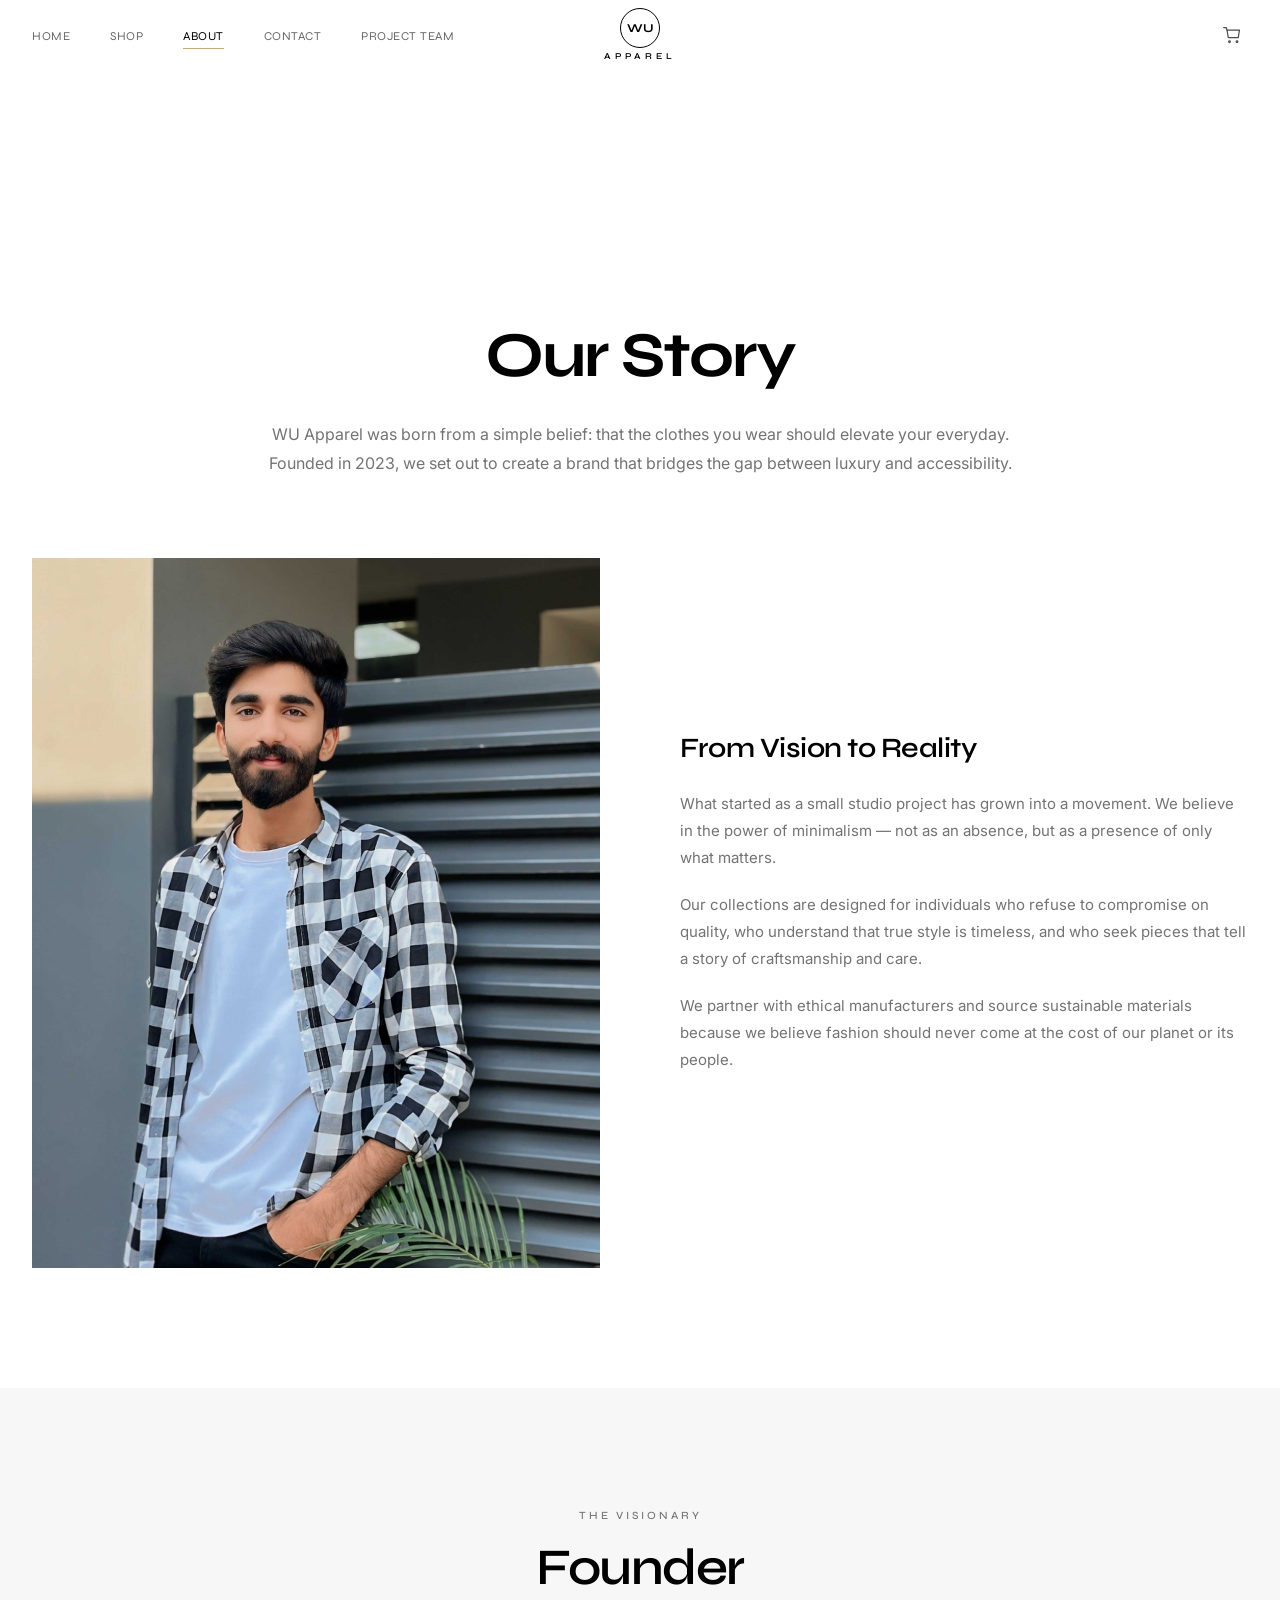
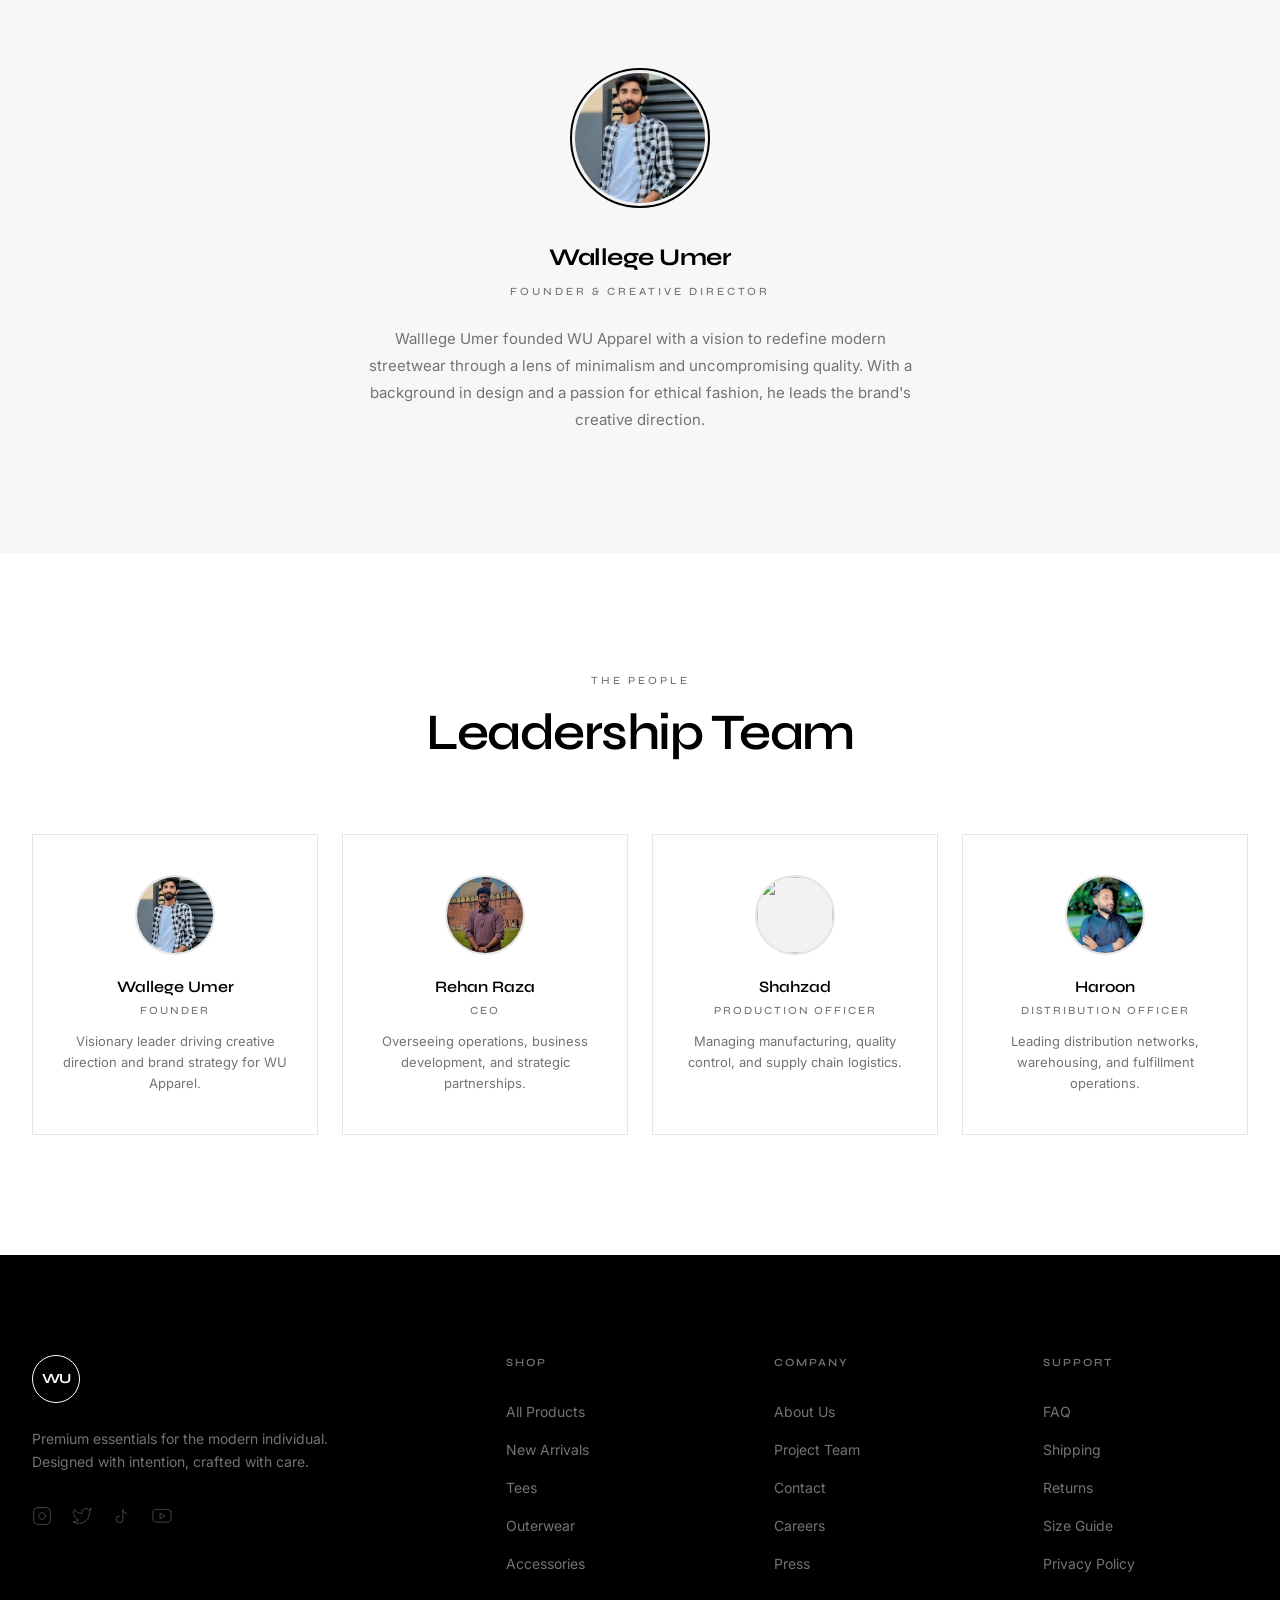
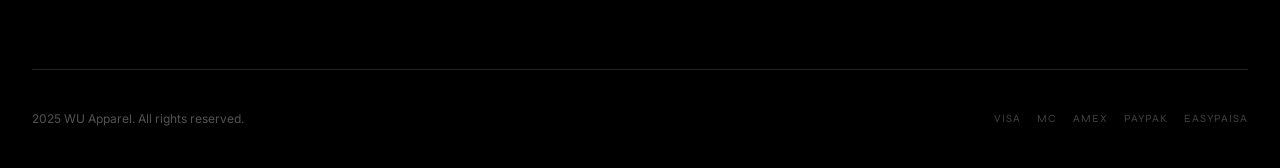
==== commit 99d00b9b: "Update about.html" ====
--- a/about.html
+++ b/about.html
@@ -110,7 +110,7 @@
           <div class="team-desc">Overseeing operations, business development, and strategic partnerships.</div>
         </div>
         <div class="team-card">
-          <div class="team-avatar">SZ</div>
+          <div class="team-avatar"><img src="images/Shahzad.jpg" alt=""></div>
           <div class="team-name">Shahzad</div>
           <div class="team-role">Production Officer</div>
           <div class="team-desc">Managing manufacturing, quality control, and supply chain logistics.</div>
